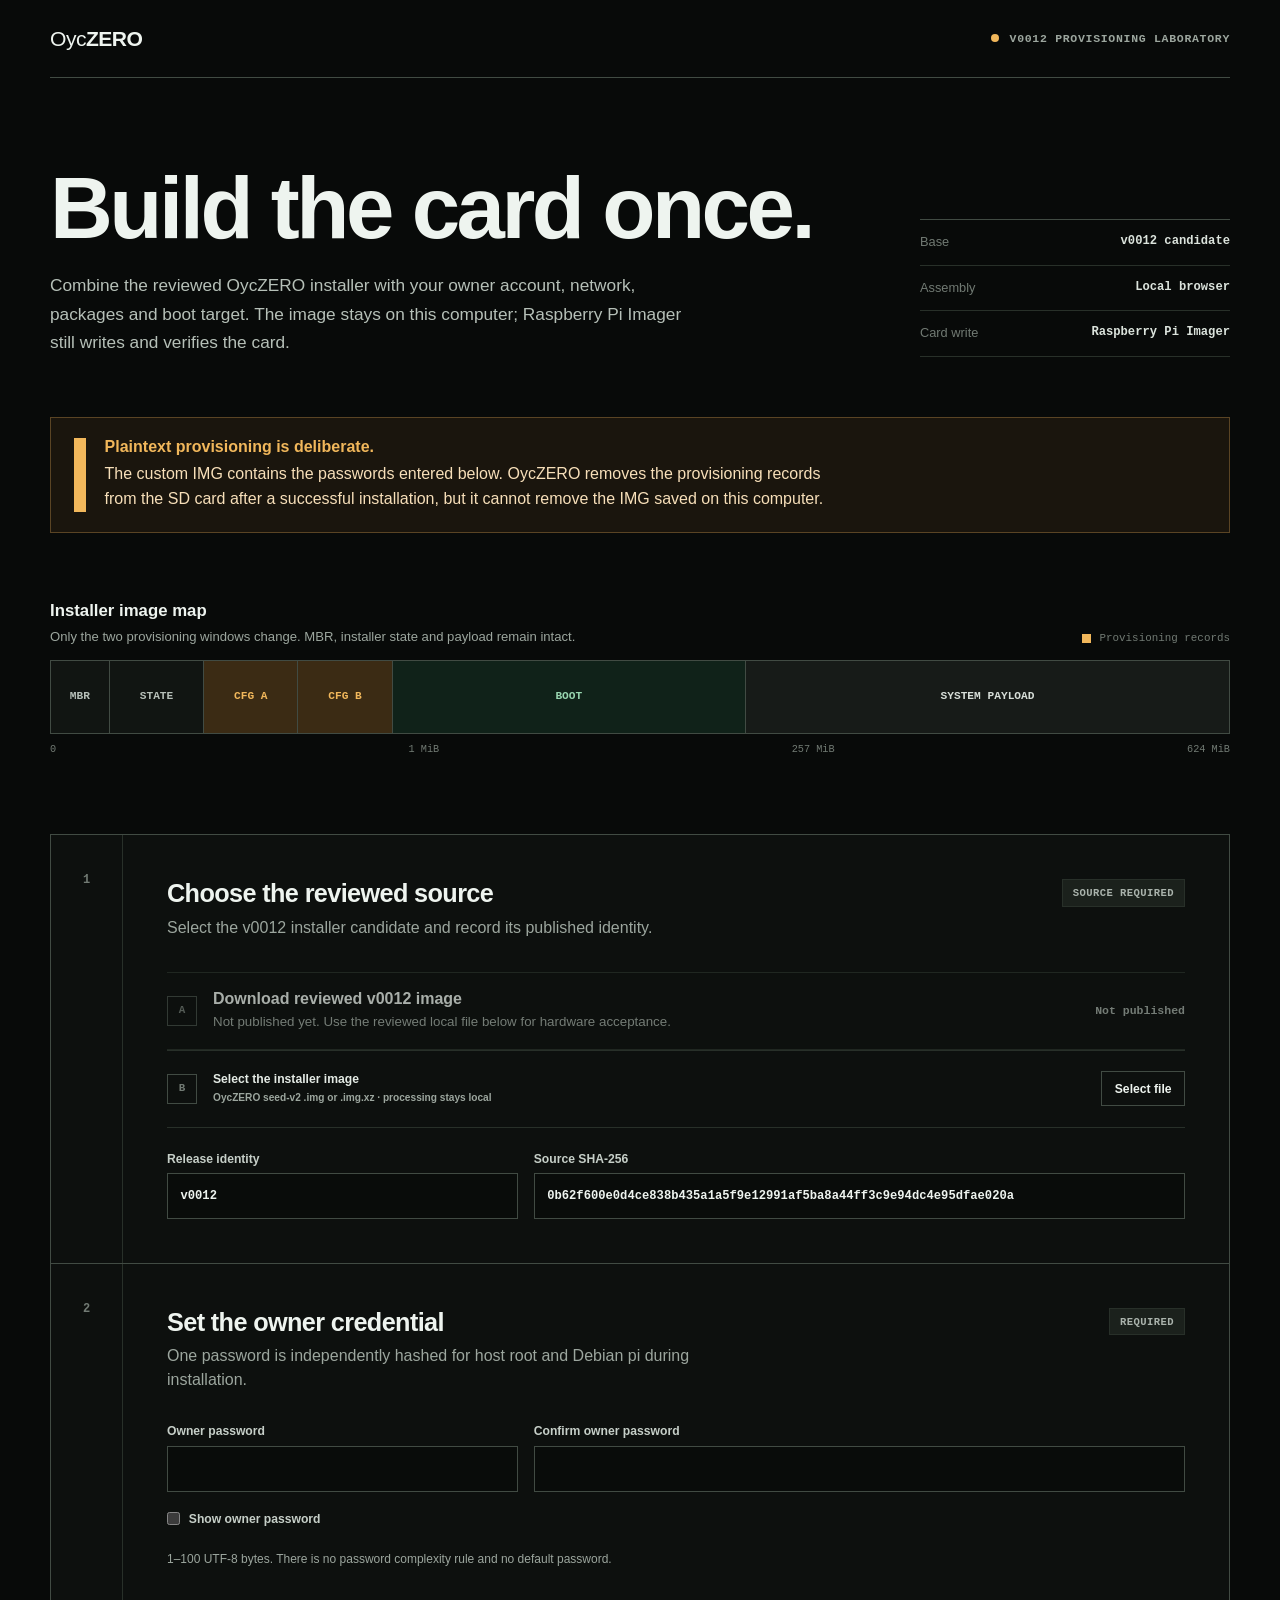
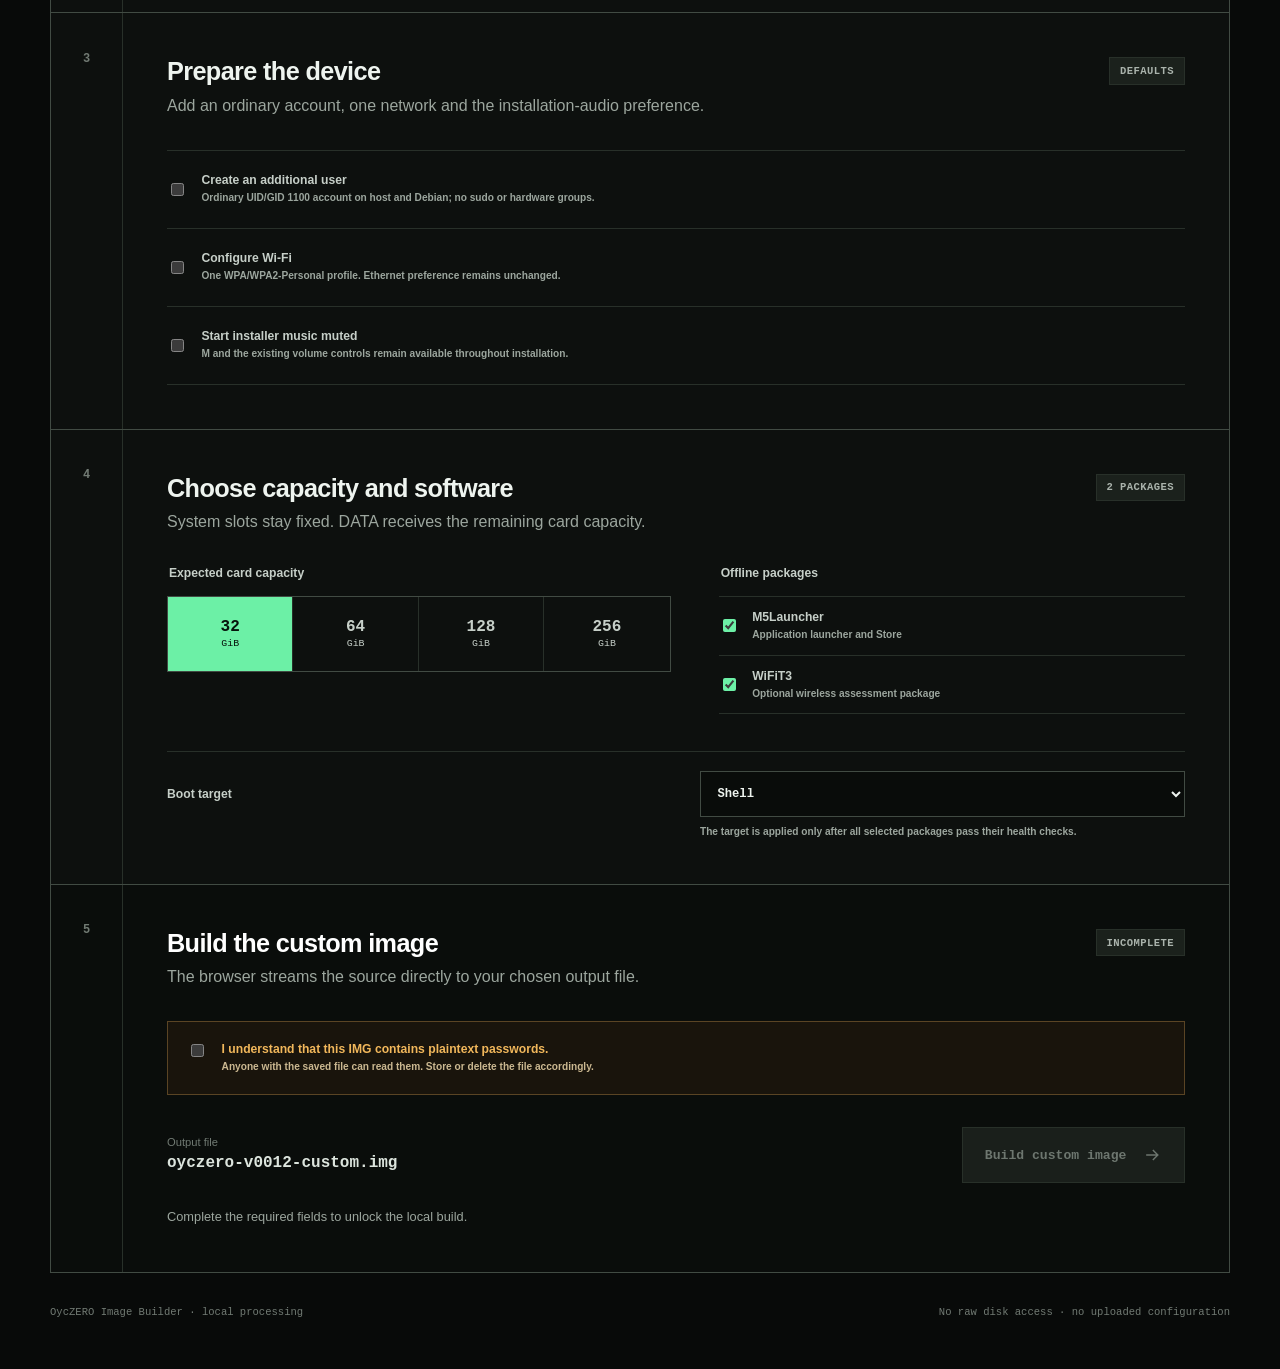
==== docs/OycZERO-Config/index.html @ a4810a41 "Publish pre-release OycZERO Config portal" ====
<!doctype html>
<html lang="en">
  <head>
    <meta charset="UTF-8">
    <meta name="viewport" content="width=device-width, initial-scale=1.0">
    <meta name="color-scheme" content="dark">
    <meta name="theme-color" content="#080a09">
    <meta name="description" content="Build a personalized OycZERO installer image locally in your browser.">
    <title>OycZERO Image Builder</title>
    <script type="module" crossorigin src="./assets/index-C3kDFZNn.js"></script>
    <link rel="stylesheet" crossorigin href="./assets/index-DkXLmrPJ.css">
  </head>
  <body>
    <a class="skip-link" href="#builder-form">Skip to image builder</a>

    <header class="masthead">
      <a class="wordmark" href="#" aria-label="OycZERO Image Builder home">
        <span>Oyc</span><strong>ZERO</strong>
      </a>
      <div class="release-status">
        <span class="status-dot" aria-hidden="true"></span>
        v0012 provisioning laboratory
      </div>
    </header>

    <main id="builder">
      <section class="intro" aria-labelledby="page-title">
        <div class="intro-copy">
          <h1 id="page-title">Build the card once.</h1>
          <p class="lede">Combine the reviewed OycZERO installer with your owner account, network, packages and boot target. The image stays on this computer; Raspberry Pi Imager still writes and verifies the card.</p>
        </div>
        <dl class="artifact-facts">
          <div><dt>Base</dt><dd>v0012 candidate</dd></div>
          <div><dt>Assembly</dt><dd>Local browser</dd></div>
          <div><dt>Card write</dt><dd>Raspberry Pi Imager</dd></div>
        </dl>
      </section>

      <aside class="security-boundary" role="note" aria-label="Security boundary">
        <span class="boundary-mark" aria-hidden="true"></span>
        <div>
          <strong>Plaintext provisioning is deliberate.</strong>
          <p>The custom IMG contains the passwords entered below. OycZERO removes the provisioning records from the SD card after a successful installation, but it cannot remove the IMG saved on this computer.</p>
        </div>
      </aside>

      <section class="disk-strip" aria-labelledby="disk-map-title">
        <div class="disk-heading">
          <div>
            <h2 id="disk-map-title">Installer image map</h2>
            <p>Only the two provisioning windows change. MBR, installer state and payload remain intact.</p>
          </div>
          <span class="map-legend"><i aria-hidden="true"></i> Provisioning records</span>
        </div>
        <div class="disk-map" role="img" aria-label="MBR, installer state, two provisioning records, boot partition and system payload">
          <span class="segment segment-mbr">MBR</span>
          <span class="segment segment-state">STATE</span>
          <span id="segment-cfg-a" class="segment segment-profile">CFG A</span>
          <span id="segment-cfg-b" class="segment segment-profile">CFG B</span>
          <span class="segment segment-boot">BOOT</span>
          <span class="segment segment-root">SYSTEM PAYLOAD</span>
        </div>
        <div class="disk-scale"><span>0</span><span>1 MiB</span><span>257 MiB</span><span>624 MiB</span></div>
      </section>

      <form class="builder-form" id="builder-form" novalidate>
        <section class="stage" aria-labelledby="source-title">
          <div class="stage-index" aria-hidden="true">1</div>
          <div class="stage-content">
            <div class="stage-heading">
              <div>
                <h2 id="source-title">Choose the reviewed source</h2>
                <p>Select the v0012 installer candidate and record its published identity.</p>
              </div>
              <output id="source-state" class="stage-state">Source required</output>
            </div>

            <a id="download-release" class="source-choice source-pending" aria-disabled="true">
              <span class="source-marker" aria-hidden="true">A</span>
              <span class="choice-copy">
                <strong id="download-release-title">Download reviewed v0012 image</strong>
                <small id="download-release-detail">Not published yet. Use the reviewed local file below for hardware acceptance.</small>
              </span>
              <span id="download-release-size" class="choice-size">Not published</span>
            </a>

            <label class="source-choice">
              <span class="source-marker" aria-hidden="true">B</span>
              <span class="choice-copy">
                <strong>Select the installer image</strong>
                <small>OycZERO seed-v2 .img or .img.xz · processing stays local</small>
              </span>
              <span class="file-button">Select file</span>
              <input id="local-file" class="visually-hidden" type="file" accept=".img,.xz" required>
            </label>

            <div class="source-identity">
              <label>
                Release identity
                <input id="release-tag" pattern="v[0-9]{4}" required readonly spellcheck="false" autocomplete="off">
              </label>
              <label>
                Source SHA-256
                <input id="source-sha" pattern="[0-9a-f]{64}" required readonly spellcheck="false" autocomplete="off">
              </label>
            </div>
          </div>
        </section>

        <section class="stage" aria-labelledby="owner-title">
          <div class="stage-index" aria-hidden="true">2</div>
          <div class="stage-content">
            <div class="stage-heading">
              <div>
                <h2 id="owner-title">Set the owner credential</h2>
                <p>One password is independently hashed for host root and Debian pi during installation.</p>
              </div>
              <output id="owner-state" class="stage-state">Required</output>
            </div>

            <div class="credential-grid">
              <label>
                Owner password
                <input id="owner-password" type="password" required autocomplete="new-password" aria-describedby="owner-note">
              </label>
              <label>
                Confirm owner password
                <input id="owner-confirmation" type="password" required autocomplete="new-password">
              </label>
            </div>
            <label class="inline-check secret-visibility">
              <input id="show-owner-password" type="checkbox" aria-controls="owner-password owner-confirmation">
              Show owner password
            </label>
            <p id="owner-note" class="field-note">1–100 UTF-8 bytes. There is no password complexity rule and no default password.</p>
          </div>
        </section>

        <section class="stage" aria-labelledby="device-title">
          <div class="stage-index" aria-hidden="true">3</div>
          <div class="stage-content">
            <div class="stage-heading">
              <div>
                <h2 id="device-title">Prepare the device</h2>
                <p>Add an ordinary account, one network and the installation-audio preference.</p>
              </div>
              <output id="device-state" class="stage-state">Optional</output>
            </div>

            <div class="option-stack">
              <label class="toggle-row">
                <input id="create-extra-user" type="checkbox">
                <span>
                  <strong>Create an additional user</strong>
                  <small>Ordinary UID/GID 1100 account on host and Debian; no sudo or hardware groups.</small>
                </span>
              </label>
              <fieldset id="extra-user-fields" class="revealed-fields" hidden disabled>
                <legend>Additional account</legend>
                <label>
                  Username
                  <input id="extra-username" pattern="[a-z_][a-z0-9_-]{0,31}" autocomplete="username">
                </label>
                <label>
                  Password
                  <input id="extra-password" type="password" autocomplete="new-password">
                </label>
                <label>
                  Confirm password
                  <input id="extra-confirmation" type="password" autocomplete="new-password">
                </label>
                <label class="inline-check secret-visibility full-row">
                  <input id="show-extra-password" type="checkbox" aria-controls="extra-password extra-confirmation">
                  Show additional-user password
                </label>
              </fieldset>

              <label class="toggle-row">
                <input id="configure-wifi" type="checkbox">
                <span>
                  <strong>Configure Wi-Fi</strong>
                  <small>One WPA/WPA2-Personal profile. Ethernet preference remains unchanged.</small>
                </span>
              </label>
              <fieldset id="wifi-fields" class="revealed-fields" hidden disabled>
                <legend>Wi-Fi profile</legend>
                <label class="span-two">
                  Network name (SSID)
                  <input id="wifi-ssid" autocomplete="off">
                </label>
                <label class="inline-check field-option full-row">
                  <input id="wifi-hidden" type="checkbox">
                  Hidden network
                </label>
                <label>
                  Passphrase
                  <input id="wifi-passphrase" type="password" autocomplete="new-password">
                </label>
                <label>
                  Confirm passphrase
                  <input id="wifi-confirmation" type="password" autocomplete="new-password">
                </label>
                <label class="inline-check secret-visibility full-row">
                  <input id="show-wifi-passphrase" type="checkbox" aria-controls="wifi-passphrase wifi-confirmation">
                  Show Wi-Fi passphrase
                </label>
              </fieldset>

              <label class="toggle-row">
                <input id="audio-muted" type="checkbox">
                <span>
                  <strong>Start installer music muted</strong>
                  <small>M and the existing volume controls remain available throughout installation.</small>
                </span>
              </label>
            </div>
          </div>
        </section>

        <section class="stage" aria-labelledby="profile-title">
          <div class="stage-index" aria-hidden="true">4</div>
          <div class="stage-content">
            <div class="stage-heading">
              <div>
                <h2 id="profile-title">Choose capacity and software</h2>
                <p>System slots stay fixed. DATA receives the remaining card capacity.</p>
              </div>
              <output id="profile-state" class="stage-state">2 packages</output>
            </div>

            <div class="profile-grid">
              <fieldset>
                <legend>Expected card capacity</legend>
                <div class="capacity-options">
                  <label><input type="radio" name="capacity" value="32" checked><span>32</span><small>GiB</small></label>
                  <label><input type="radio" name="capacity" value="64"><span>64</span><small>GiB</small></label>
                  <label><input type="radio" name="capacity" value="128"><span>128</span><small>GiB</small></label>
                  <label><input type="radio" name="capacity" value="256"><span>256</span><small>GiB</small></label>
                </div>
              </fieldset>

              <fieldset>
                <legend>Offline packages</legend>
                <label class="package-row">
                  <input type="checkbox" name="package" value="m5launcher" checked>
                  <span><strong>M5Launcher</strong><small>Application launcher and Store</small></span>
                </label>
                <label class="package-row">
                  <input type="checkbox" name="package" value="wifit3" checked>
                  <span><strong>WiFiT3</strong><small>Optional wireless assessment package</small></span>
                </label>
              </fieldset>

              <label class="autostart-field">
                Boot target
                <select id="autostart">
                  <option value="shell" selected>Shell</option>
                  <option value="m5launcher">M5Launcher</option>
                  <option value="wifit3">WiFiT3</option>
                </select>
                <small>The target is applied only after all selected packages pass their health checks.</small>
              </label>
            </div>
          </div>
        </section>

        <section class="stage stage-build" aria-labelledby="build-title">
          <div class="stage-index" aria-hidden="true">5</div>
          <div class="stage-content">
            <div class="stage-heading">
              <div>
                <h2 id="build-title">Build the custom image</h2>
                <p>The browser streams the source directly to your chosen output file.</p>
              </div>
              <output id="build-state" class="stage-state">Incomplete</output>
            </div>

            <label class="plaintext-acknowledgement">
              <input id="plaintext-ack" type="checkbox" required>
              <span>
                <strong>I understand that this IMG contains plaintext passwords.</strong>
                <small>Anyone with the saved file can read them. Store or delete the file accordingly.</small>
              </span>
            </label>

            <div class="build-line">
              <div class="output-name">
                <span>Output file</span>
                <strong id="output-name">oyczero-v0012-custom.img</strong>
              </div>
              <button id="build-button" type="submit" disabled>
                <span>Build custom image</span>
                <svg viewBox="0 0 24 24" aria-hidden="true"><path d="M5 12h13M13 6l6 6-6 6"/></svg>
              </button>
            </div>

            <div id="progress-panel" class="progress-panel" hidden>
              <div class="progress-copy"><span id="progress-label">Preparing image stream</span><span id="progress-value">0 MiB</span></div>
              <progress id="progress" max="654131200" value="0">0%</progress>
            </div>

            <p id="result" class="result" role="status" aria-live="polite">Complete the required fields to unlock the local build.</p>
          </div>
        </section>
      </form>
    </main>

    <footer>
      <span>OycZERO Image Builder · local processing</span>
      <span>No raw disk access · no uploaded configuration</span>
    </footer>
  </body>
</html>
---- docs/OycZERO-Config/assets/index-DkXLmrPJ.css ----
:root{color:#eef4ef;font-synthesis:none;text-rendering:optimizelegibility;--canvas:#080a09;--surface:#0d100e;--surface-raised:#121613;--surface-active:#172019;--ink:#eef4ef;--muted:#9ca69e;--quiet:#717a73;--line:#283029;--line-strong:#414b43;--green:#6cf0a6;--green-ink:#07140c;--green-deep:#163824;--amber:#f1b75b;--amber-deep:#3b2b14;--red:#ff8f84;--red-deep:#3e1917;--mono:"Cascadia Mono", "SFMono-Regular", Consolas, monospace;background:#080a09;font-family:Aptos,Segoe UI Variable,Segoe UI,sans-serif}*{box-sizing:border-box}html{--lightningcss-light: ;--lightningcss-dark:initial;color-scheme:dark;scroll-behavior:smooth;scrollbar-color:var(--line-strong) var(--canvas);min-width:320px}body{background:var(--canvas);min-width:320px;margin:0;overflow-x:clip}button,input,select{font:inherit}::selection{color:var(--green-ink);background:var(--green)}::-webkit-scrollbar{width:12px;height:12px}::-webkit-scrollbar-track{background:var(--canvas)}::-webkit-scrollbar-thumb{background:var(--line-strong);border:3px solid var(--canvas)}:focus-visible{outline:3px solid var(--green);outline-offset:3px}.skip-link{clip-path:inset(50%);white-space:nowrap;z-index:30;width:1px;height:1px;color:var(--green-ink);background:var(--green);padding:.75rem 1rem;font-weight:800;position:absolute;top:0;left:1rem;overflow:hidden}.skip-link:focus{clip-path:none;white-space:normal;width:auto;height:auto;position:fixed;top:1rem;overflow:visible}.masthead,main,footer{width:min(1180px,100% - 40px);margin-inline:auto}.masthead{border-bottom:1px solid var(--line-strong);justify-content:space-between;align-items:center;min-height:78px;display:flex}.wordmark{color:var(--ink);letter-spacing:-.025em;font-size:1.32rem;text-decoration:none}.wordmark strong{font-weight:850}.release-status{color:var(--muted);font:700 .72rem/1 var(--mono);font-variant-numeric:tabular-nums;letter-spacing:.06em;text-transform:uppercase;align-items:center;gap:.65rem;display:flex}.status-dot{background:var(--amber);border-radius:50%;width:8px;height:8px}.intro{grid-template-columns:minmax(0,1fr) 310px;align-items:end;gap:clamp(3rem,8vw,7rem);padding:5.5rem 0 3.75rem;display:grid}.intro-copy{min-width:0}h1,h2,p{margin-top:0}h1{letter-spacing:-.04em;text-wrap:balance;max-width:850px;margin-bottom:1.35rem;font-size:clamp(3rem,6.8vw,5.7rem);line-height:.96}.lede{color:#b6c0b8;max-width:68ch;margin-bottom:0;font-size:1.08rem;line-height:1.65}.artifact-facts{border-top:1px solid var(--line-strong);margin:0}.artifact-facts div{border-bottom:1px solid var(--line);justify-content:space-between;gap:1rem;padding:.9rem 0;display:flex}.artifact-facts dt{color:var(--quiet);font-size:.8rem}.artifact-facts dd{color:#dbe3dc;font:700 .76rem/1.3 var(--mono);text-align:right;margin:0}.security-boundary{color:#f7dfb9;background:#1a150d;border:1px solid #5a4424;grid-template-columns:12px 1fr;gap:1.15rem;padding:1.3rem 1.45rem;display:grid}.security-boundary strong{color:var(--amber)}.security-boundary p{max-width:82ch;margin:.35rem 0 0;line-height:1.55}.boundary-mark{background:var(--amber)}.disk-strip{padding:4.25rem 0 5rem}.disk-heading{justify-content:space-between;align-items:end;gap:2rem;display:flex}.disk-heading h2{margin-bottom:.45rem;font-size:1.05rem}.disk-heading p{color:var(--muted);margin-bottom:1rem;font-size:.82rem}.map-legend{color:var(--quiet);font:.68rem/1 var(--mono);align-items:center;gap:.5rem;margin-bottom:1rem;display:flex}.map-legend i{background:var(--amber);width:9px;height:9px}.disk-map{background:var(--surface);border:1px solid var(--line-strong);grid-template-columns:5fr 8fr 8fr 8fr 30fr 41fr;height:74px;display:grid}.segment{border-right:1px solid var(--line-strong);color:#b7c0b9;min-width:0;font:700 clamp(.55rem, 1vw, .7rem)/1 var(--mono);place-items:center;transition:color .18s ease-out,background-color .18s ease-out;display:grid;overflow:hidden}.segment:last-child{border-right:0}.segment-mbr,.segment-state{background:#111512}.segment-profile{color:var(--amber);background:var(--amber-deep)}.segment-profile.is-armed{color:#1b1205;background:var(--amber)}.segment-profile.is-verified{color:var(--green-ink);background:var(--green)}.segment-boot{color:#98d6b0;background:#102219}.segment-root{color:#d7ded8;background:#171b18}.disk-scale{color:var(--quiet);font:.64rem/1 var(--mono);font-variant-numeric:tabular-nums;justify-content:space-between;margin-top:.65rem;display:flex}.builder-form{background:var(--surface);border:1px solid var(--line-strong);min-width:0}.stage{border-bottom:1px solid var(--line-strong);grid-template-columns:72px minmax(0,1fr);display:grid}.stage:last-child{border-bottom:0}.stage-index{color:var(--quiet);border-right:1px solid var(--line);font:700 .75rem/1 var(--mono);font-variant-numeric:tabular-nums;place-items:start center;padding-top:2.45rem;display:grid}.stage-content{min-width:0;padding:clamp(1.6rem,4vw,2.75rem)}.stage-heading{justify-content:space-between;align-items:start;gap:2rem;margin-bottom:2rem;display:flex}.stage-heading h2{letter-spacing:-.025em;margin-bottom:.45rem;font-size:1.58rem;line-height:1.15}.stage-heading p{max-width:68ch;color:var(--muted);margin-bottom:0;line-height:1.5}.stage-state{color:#aab3ac;border:1px solid var(--line);font:700 .66rem/1 var(--mono);letter-spacing:.04em;text-transform:uppercase;background:#1b211c;flex:none;padding:.46rem .62rem}.stage-state.is-success{color:var(--green);background:#112719;border-color:#2b6541}.stage-state.is-error{color:var(--red);background:var(--red-deep);border-color:#6e302b}.source-choice{min-height:78px;color:inherit;border-top:1px solid var(--line);cursor:pointer;align-items:center;gap:1rem;padding:1rem 0;text-decoration:none;display:flex}.source-choice:last-of-type{border-bottom:1px solid var(--line)}.source-pending{cursor:default;opacity:.72}.source-marker{width:30px;height:30px;color:var(--quiet);border:1px solid var(--line-strong);font:700 .68rem/1 var(--mono);flex:none;place-items:center;display:grid}.choice-copy{flex:1;gap:.28rem;min-width:0;display:grid}.choice-copy strong{color:#e4ebe5}.choice-copy small,.package-row small{color:var(--muted);line-height:1.35}.choice-size{color:var(--muted);font:700 .72rem/1 var(--mono)}.file-button{color:var(--ink);border:1px solid var(--line-strong);padding:.58rem .78rem;font-size:.76rem;font-weight:750}.source-choice:hover .file-button{color:var(--green);border-color:var(--green)}.source-identity,.credential-grid{grid-template-columns:minmax(0,.7fr) minmax(0,1.3fr);gap:1rem;margin-top:1.5rem;display:grid}label,legend{color:#c6cfc8;font-size:.76rem;font-weight:720}input[type=text],input[type=password],input:not([type]),select{width:100%}.source-identity input,.credential-grid input,.revealed-fields input,select{min-width:0;min-height:46px;color:var(--ink);caret-color:var(--green);border:1px solid var(--line-strong);background:#090c0a;border-radius:0;margin-top:.48rem;padding:0 .78rem}.source-identity input,select{font-family:var(--mono);font-size:.76rem}input::placeholder{color:#626c64;opacity:1}input:hover,select:hover{border-color:#657067}input:focus,select:focus{border-color:var(--green)}input:user-invalid{border-color:var(--red)}.field-note{color:var(--muted);margin:.85rem 0 0;font-size:.75rem;line-height:1.5}.option-stack{border-top:1px solid var(--line)}.toggle-row{border-bottom:1px solid var(--line);cursor:pointer;grid-template-columns:auto minmax(0,1fr);align-items:center;gap:.9rem;min-height:78px;display:grid}.toggle-row input,.package-row input,.capacity-options input,.inline-check input,.plaintext-acknowledgement input{accent-color:var(--green)}.toggle-row>span{gap:.28rem;display:grid}.toggle-row small{color:var(--muted);line-height:1.4}.revealed-fields{background:var(--surface-raised);border:0;border-bottom:1px solid var(--line);grid-template-columns:repeat(2,minmax(0,1fr));gap:1rem;min-width:0;margin:0;padding:1.35rem;display:grid}.revealed-fields[hidden]{display:none}.revealed-fields legend{grid-column:1/-1;padding:0}.revealed-fields>label:first-of-type{grid-column:1/-1}.revealed-fields .span-two{grid-column:span 1}.revealed-fields .full-row{grid-column:1/-1}.inline-check{align-self:end;align-items:center;gap:.55rem;min-height:46px;display:flex}.inline-check input{width:auto;margin:0}.secret-visibility{width:max-content;min-height:36px;margin-top:.55rem}.field-option{width:max-content;min-height:36px}.profile-grid{grid-template-columns:1.08fr 1fr;gap:2.3rem 3rem;display:grid}fieldset{border:0;min-width:0;margin:0;padding:0}legend{margin-bottom:1rem}.capacity-options{border:1px solid var(--line-strong);grid-template-columns:repeat(4,1fr);display:grid}.capacity-options label{border-right:1px solid var(--line);cursor:pointer;align-content:center;place-items:center;min-height:74px;display:grid;position:relative}.capacity-options label:last-child{border-right:0}.capacity-options input{opacity:0;position:absolute}.capacity-options label:has(input:checked){color:var(--green-ink);background:var(--green)}.capacity-options label:has(input:focus-visible){outline-offset:-4px;outline:3px solid #dfffea}.capacity-options span{font:750 1rem/1 var(--mono)}.capacity-options small{font:.62rem/1 var(--mono);margin-top:.25rem}.package-row{border-top:1px solid var(--line);cursor:pointer;grid-template-columns:auto minmax(0,1fr);align-items:center;gap:.85rem;padding:.82rem 0;display:grid}.package-row:last-child{border-bottom:1px solid var(--line)}.package-row span{gap:.24rem;display:grid}.autostart-field{border-top:1px solid var(--line);grid-column:1/-1;grid-template-columns:1fr 1fr;align-items:center;gap:.5rem 3rem;padding-top:1.2rem;display:grid}.autostart-field select{margin-top:0}.autostart-field small{color:var(--muted);grid-column:2;line-height:1.45}.stage-build{color:#fff;background:#0a0d0b}.stage-build .stage-index{border-right-color:var(--line)}.plaintext-acknowledgement{color:#f6e1bf;cursor:pointer;background:#19140c;border:1px solid #5a4424;grid-template-columns:auto minmax(0,1fr);align-items:start;gap:.9rem;padding:1.2rem;display:grid}.plaintext-acknowledgement input{margin-top:.15rem}.plaintext-acknowledgement span{gap:.3rem;display:grid}.plaintext-acknowledgement strong{color:var(--amber)}.plaintext-acknowledgement small{color:#cbb891;line-height:1.45}.build-line{grid-template-columns:minmax(0,1fr) auto;align-items:center;gap:2rem;margin-top:2rem;display:grid}.output-name{gap:.35rem;min-width:0;display:grid}.output-name span{color:var(--quiet);font-size:.7rem}.output-name strong{color:#dce4dd;font:700 clamp(.8rem, 1.6vw, 1rem)/1.35 var(--mono);overflow-wrap:anywhere}button{min-height:56px;color:var(--green-ink);background:var(--green);border:1px solid var(--green);font:800 .82rem/1 var(--mono);cursor:pointer;border-radius:0;justify-content:center;align-items:center;gap:1rem;padding:0 1.35rem;display:flex}button:hover{background:#8dffc0;border-color:#8dffc0}button:active{background:#4bd68a;border-color:#4bd68a}button:disabled{color:#6d766f;border-color:var(--line);cursor:not-allowed;background:#1a1f1b}button svg{fill:none;stroke:currentColor;stroke-width:1.7px;width:20px}.progress-panel{margin-top:2rem}.progress-copy{color:#bac3bc;font:.68rem/1 var(--mono);justify-content:space-between;gap:1rem;margin-bottom:.7rem;display:flex}progress{background:#242a25;border:0;border-radius:0;width:100%;height:12px}progress::-webkit-progress-bar{background:#242a25}progress::-webkit-progress-value{background:var(--green)}progress::-moz-progress-bar{background:var(--green)}.result{color:var(--muted);margin:1.5rem 0 0;font-size:.8rem;line-height:1.6}.result.is-success{color:var(--green)}.result.is-error{color:var(--red)}footer{color:var(--quiet);font:.66rem/1.5 var(--mono);justify-content:space-between;gap:2rem;padding:2rem 0 3rem;display:flex}.visually-hidden{clip:rect(0, 0, 0, 0);white-space:nowrap;border:0;width:1px;height:1px;margin:-1px;padding:0;overflow:hidden;position:absolute!important}@media (max-width:760px){.masthead,main,footer{width:min(100% - 24px,1180px)}.masthead{min-height:66px}.release-status{font-size:0}.release-status:after{content:"v0012 lab";font:700 .62rem/1 var(--mono)}.intro{grid-template-columns:1fr;gap:2.6rem;padding:4rem 0 3rem}h1{max-width:100%;font-size:3rem}.lede{overflow-wrap:anywhere;font-size:1rem}.artifact-facts dd{overflow-wrap:anywhere;max-width:62%}.security-boundary{grid-template-columns:7px 1fr;padding:1rem}.disk-strip{padding:3.2rem 0 3.8rem}.disk-heading{display:block}.map-legend{margin-top:1rem}.disk-map{grid-template-columns:1fr 1fr 1.25fr 1.25fr 2fr 3fr;height:60px}.segment{writing-mode:vertical-rl;font-size:.48rem}.stage{grid-template-columns:38px minmax(0,1fr)}.stage-index{padding-top:2rem}.stage-content{padding:1.5rem 1rem}.stage-heading{gap:1rem;display:grid}.stage-heading h2{font-size:1.35rem}.stage-state{justify-self:start}.source-choice{flex-wrap:wrap;align-items:start}.choice-copy{min-width:calc(100% - 46px)}.choice-size,.file-button{margin-left:46px}.source-identity,.credential-grid,.profile-grid,.build-line{grid-template-columns:minmax(0,1fr)}.revealed-fields{grid-template-columns:minmax(0,1fr);padding:1rem}.revealed-fields>label:first-of-type,.revealed-fields .span-two{grid-column:auto}.autostart-field{grid-column:auto;grid-template-columns:1fr}.autostart-field small{grid-column:auto}.capacity-options{grid-template-columns:repeat(2,1fr)}.capacity-options label:nth-child(2){border-right:0}.capacity-options label:nth-child(-n+2){border-bottom:1px solid var(--line)}.plaintext-acknowledgement{padding:1rem}button{width:100%}footer{display:grid}}@media (prefers-reduced-motion:reduce){html{scroll-behavior:auto}*,:before,:after{transition-duration:.01ms!important;animation-duration:.01ms!important}}
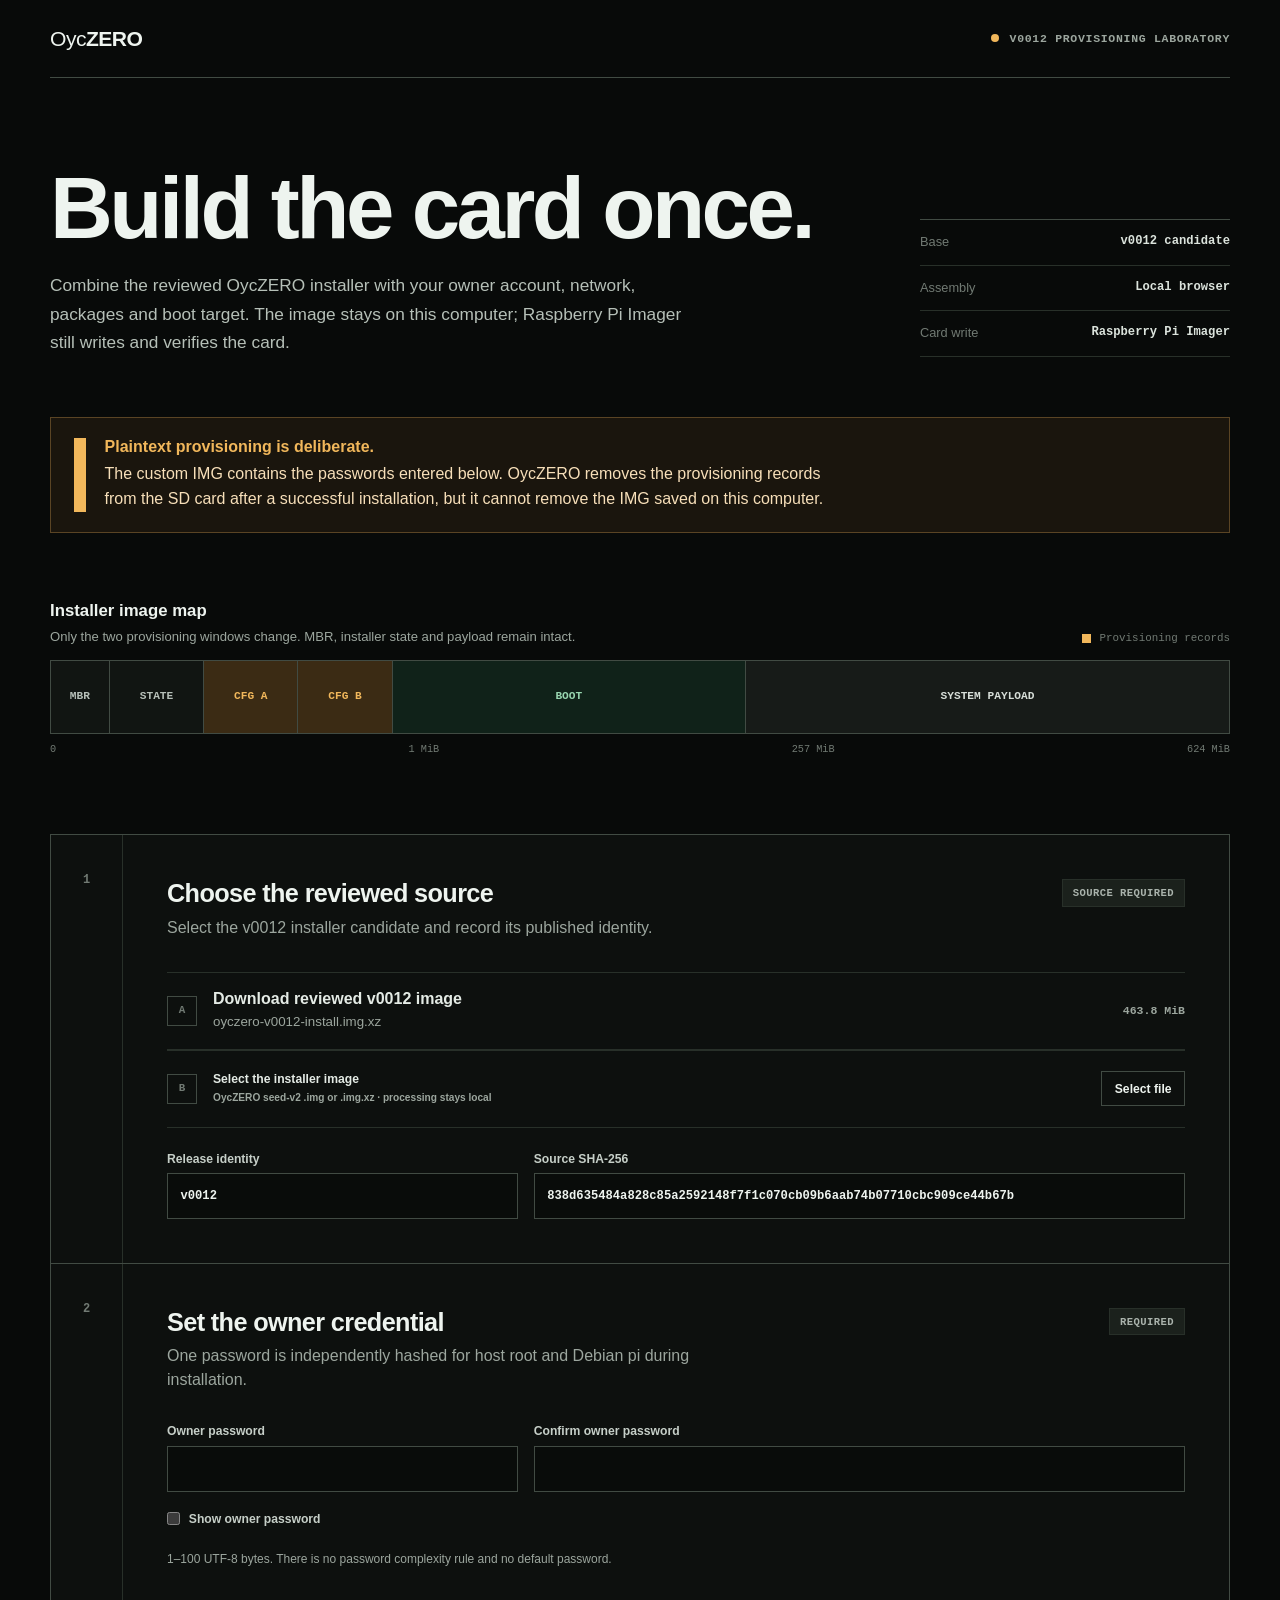
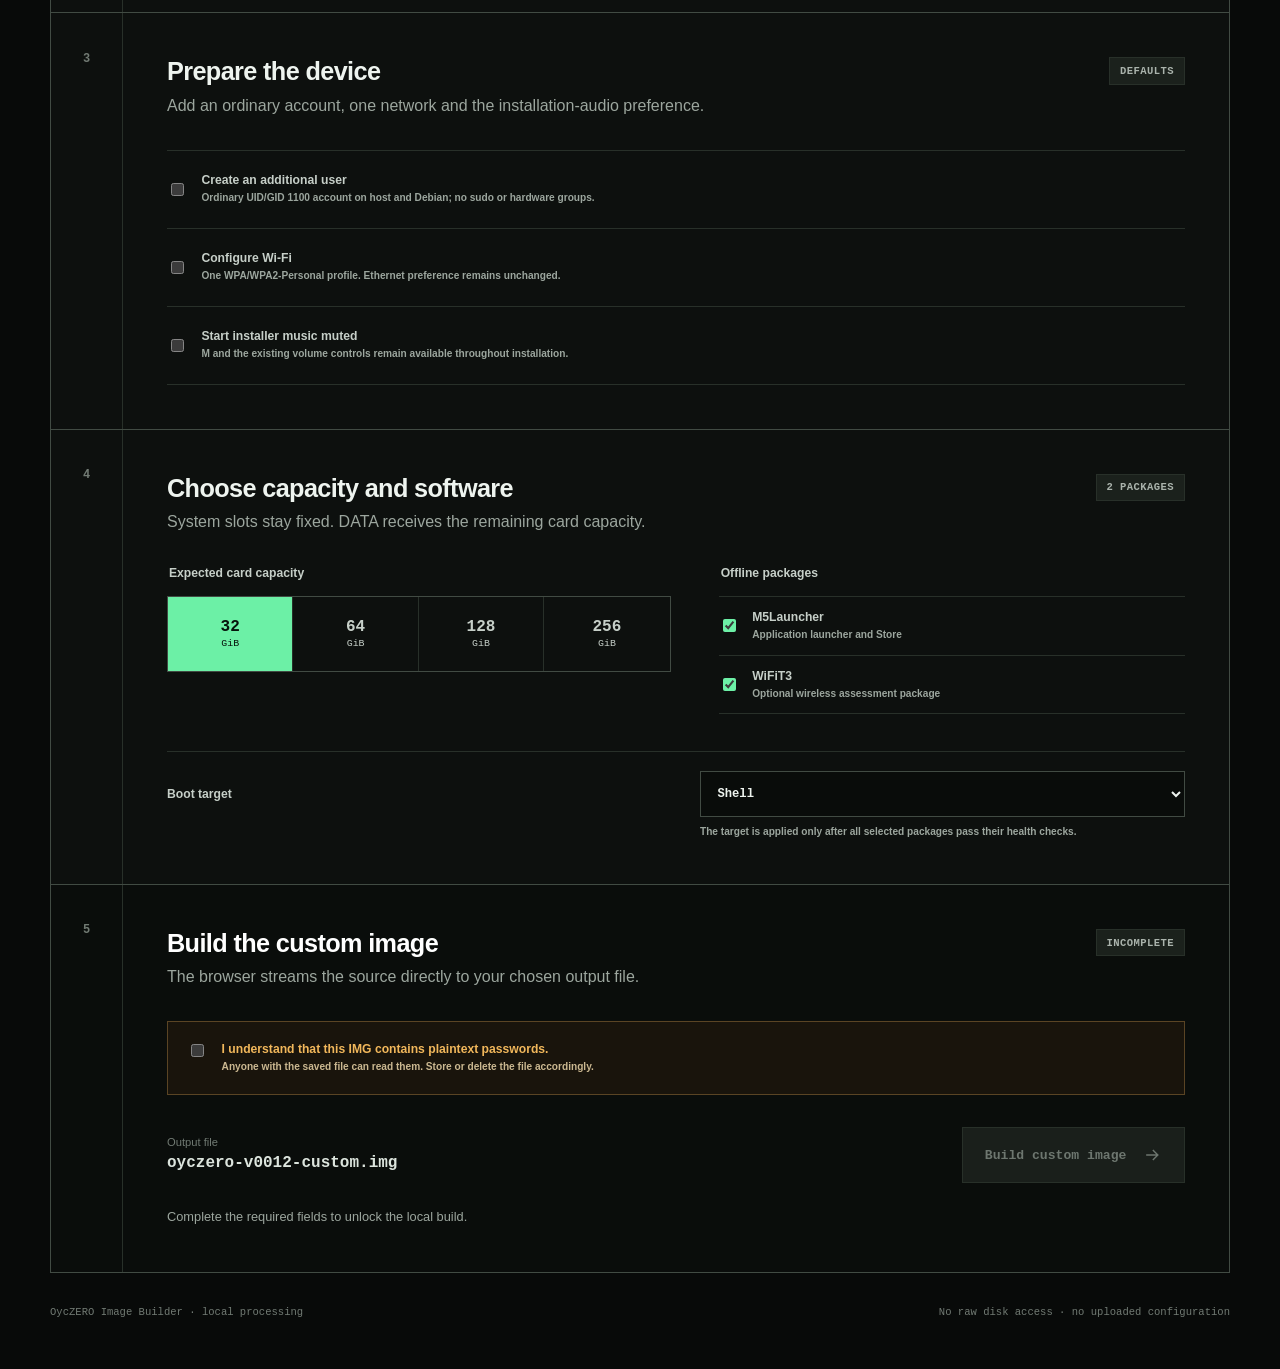
==== commit df579adc: "Activate OycZERO 0012 image download" ====
--- a/docs/OycZERO-Config/index.html
+++ b/docs/OycZERO-Config/index.html
@@ -7,7 +7,7 @@
     <meta name="theme-color" content="#080a09">
     <meta name="description" content="Build a personalized OycZERO installer image locally in your browser.">
     <title>OycZERO Image Builder</title>
-    <script type="module" crossorigin src="./assets/index-C3kDFZNn.js"></script>
+    <script type="module" crossorigin src="./assets/index-CYXdYhz3.js"></script>
     <link rel="stylesheet" crossorigin href="./assets/index-DkXLmrPJ.css">
   </head>
   <body>
